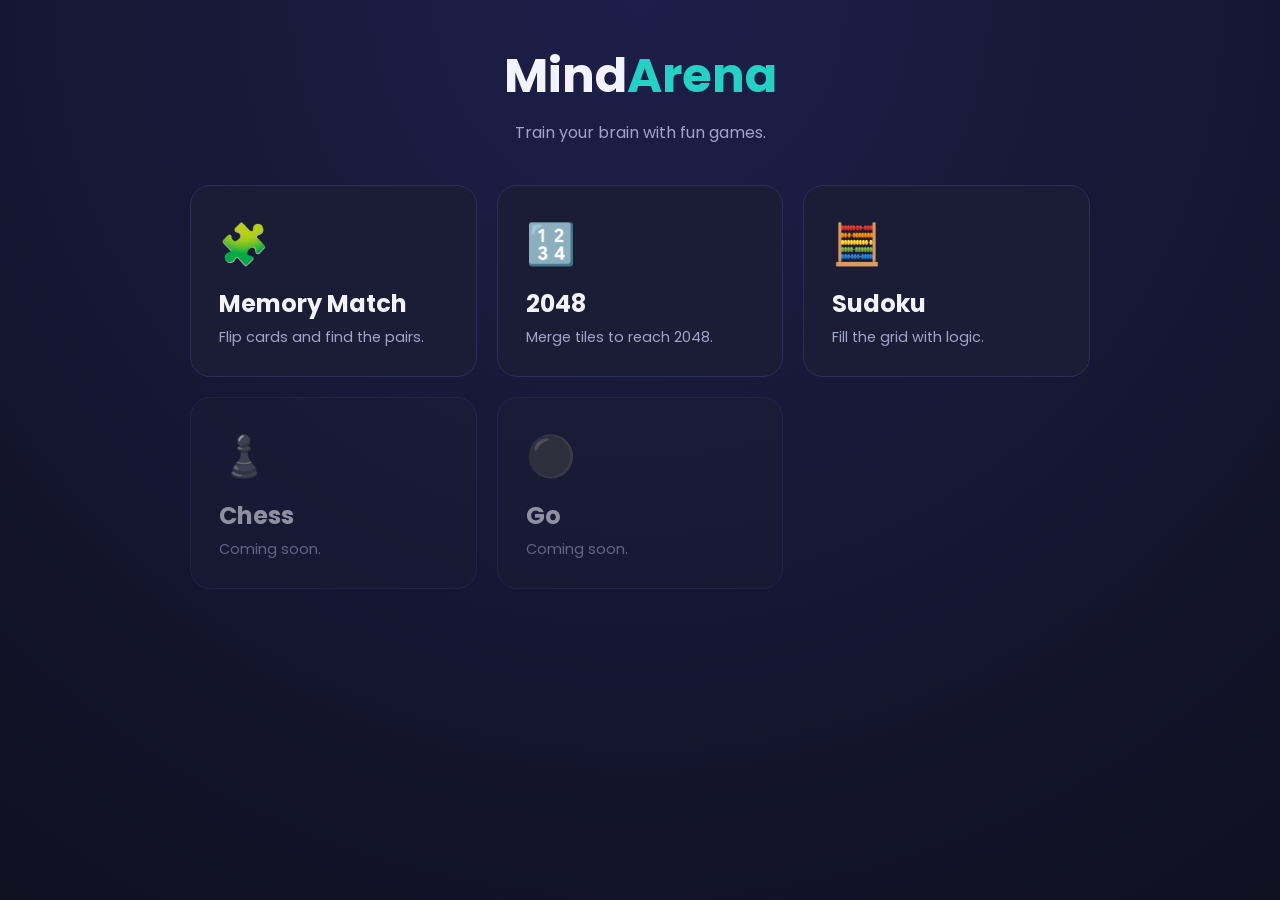
==== index.html @ f3bf8f75 "add memory match game" ====
<!DOCTYPE html>
<html lang="en">
<head>
  <meta charset="UTF-8">
  <meta name="viewport" content="width=device-width, initial-scale=1.0">
  <title>Mind Arena</title>
  <link href="https://fonts.googleapis.com/css2?family=Poppins:wght@400;600;700&display=swap" rel="stylesheet">
  <link rel="stylesheet" href="style.css">
</head>
<body>
  <header>
  <h1>Mind<span>Arena</span></h1>
  <p>Train your brain with fun games.</p>
</header>

<main class="grid">
  <a class="card" href="memory.html"><span class="icon">🧩</span><h2>Memory Match</h2><p>Flip cards and find the pairs.</p></a>
  <a class="card" href="#"><span class="icon">🔢</span><h2>2048</h2><p>Merge tiles to reach 2048.</p></a>
  <a class="card" href="#"><span class="icon">🧮</span><h2>Sudoku</h2><p>Fill the grid with logic.</p></a>
  <a class="card soon" href="#"><span class="icon">♟️</span><h2>Chess</h2><p>Coming soon.</p></a>
  <a class="card soon" href="#"><span class="icon">⚫</span><h2>Go</h2><p>Coming soon.</p></a>
</main>
  <script src="script.js"></script>
</body>
</html>
---- style.css ----
:root {
  --bg: #0f1020;
  --card: #1b1d36;
  --text: #f2f3ff;
  --muted: #a0a4c8;
  --accent: #7c5cff;
  --accent2: #22d3c5;
}

* { box-sizing: border-box; margin: 0; }

body {
  font-family: 'Poppins', sans-serif;
  background: radial-gradient(circle at top, #1d1f4a, var(--bg));
  color: var(--text);
  min-height: 100vh;
  padding: 40px 20px;
}

header { text-align: center; margin-bottom: 40px; }
h1 { font-size: 3rem; }
h1 span { color: var(--accent2); }
header p { color: var(--muted); margin-top: 8px; }

.grid {
  max-width: 900px;
  margin: auto;
  display: grid;
  grid-template-columns: repeat(auto-fit, minmax(240px, 1fr));
  gap: 20px;
}

.card {
  background: var(--card);
  border-radius: 20px;
  padding: 28px;
  text-decoration: none;
  color: inherit;
  border: 1px solid #2c2f55;
  transition: transform 0.2s, border-color 0.2s;
}
.card:hover { transform: translateY(-6px); border-color: var(--accent); }
.icon { font-size: 2.5rem; }
.card h2 { margin: 12px 0 6px; }
.card p { color: var(--muted); font-size: 0.9rem; }
.soon { opacity: 0.55; }
.back { color: var(--accent2); text-decoration: none; font-size: 0.9rem; }
.stats { margin: 12px 0 24px; }
.board { max-width: 420px; margin: auto; display: grid; grid-template-columns: repeat(4, 1fr); gap: 12px; }
.tile { aspect-ratio: 1; font-size: 2.2rem; border-radius: 16px; background: var(--card); border: 1px solid #2c2f55; color: inherit; cursor: pointer; transition: transform 0.2s, background 0.2s; }
.tile:hover { transform: scale(1.05); }
.tile.open { background: var(--accent); }
.tile.done { background: var(--accent2); cursor: default; }
.btn { display: block; margin: 24px auto 0; padding: 12px 28px; border: none; border-radius: 999px; background: var(--accent); color: white; font: inherit; font-weight: 600; cursor: pointer; }
.modal {
  display: none;
  position: fixed;
  inset: 0;
  background: rgba(10, 11, 30, 0.75);
  backdrop-filter: blur(4px);
  align-items: center;
  justify-content: center;
  z-index: 10;
}
.modal.show { display: flex; }
.modal-box {
  background: var(--card);
  border: 1px solid var(--accent);
  border-radius: 24px;
  padding: 36px 40px;
  text-align: center;
  max-width: 320px;
  animation: pop 0.3s ease;
}
.trophy { font-size: 3.5rem; }
.modal-box h2 { margin: 10px 0 6px; color: var(--accent2); }
.modal-box p { color: var(--muted); }
@keyframes pop {
  from { transform: scale(0.7); opacity: 0; }
  to { transform: scale(1); opacity: 1; }
}
.btn-ghost {
  background: transparent;
  border: 2px solid var(--accent2);
  color: var(--accent2);
  text-decoration: none;
  margin-top: 12px;
  width: fit-content;
}
.btn-ghost:hover { background: var(--accent2); color: var(--bg); }
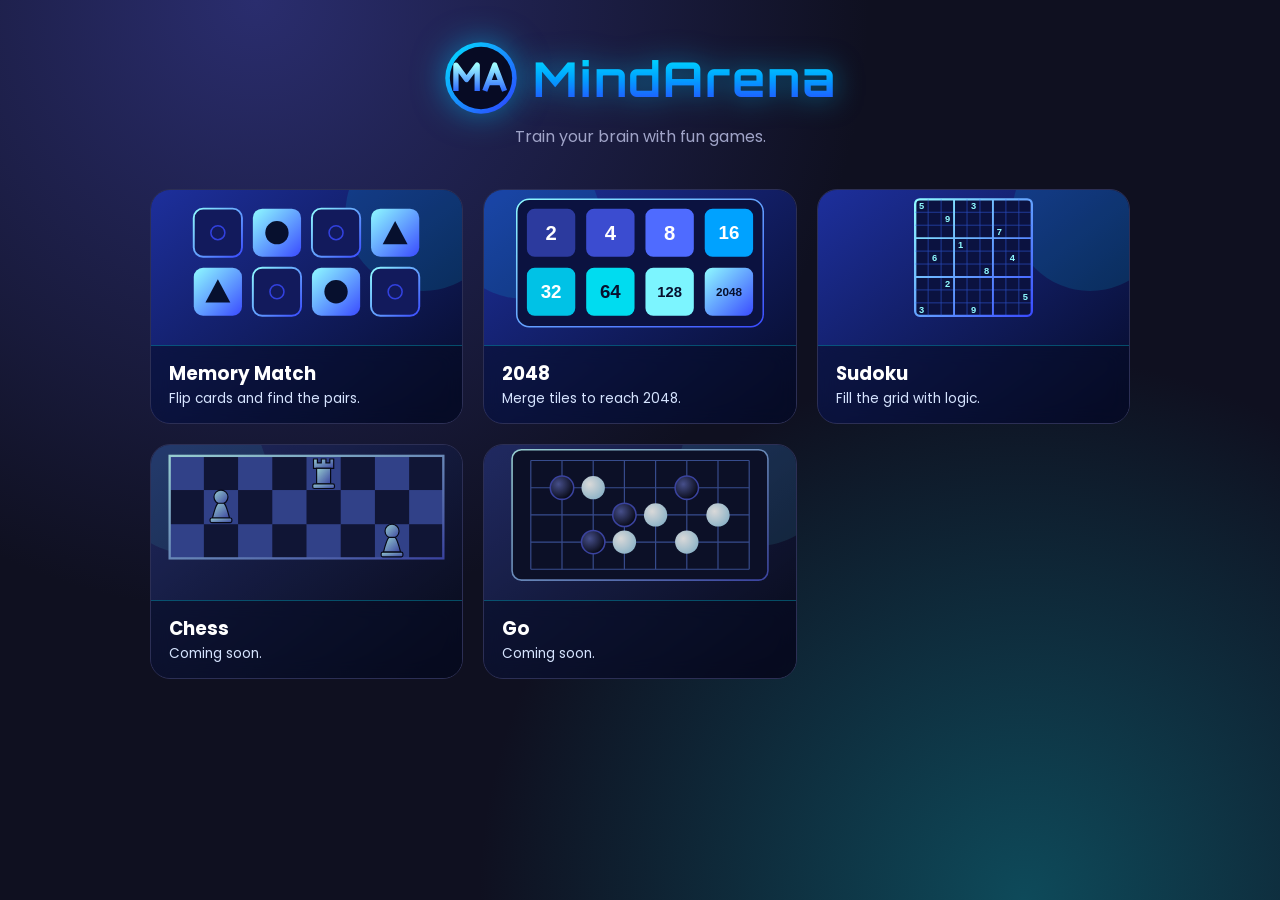
==== commit cd1d2091: "pictures added and a logo for mindarena" ====
--- a/index.html
+++ b/index.html
@@ -3,23 +3,42 @@
 <head>
   <meta charset="UTF-8">
   <meta name="viewport" content="width=device-width, initial-scale=1.0">
+  <link rel="icon" type="image/svg+xml" href="favicon.svg">
   <title>Mind Arena</title>
   <link href="https://fonts.googleapis.com/css2?family=Poppins:wght@400;600;700&display=swap" rel="stylesheet">
   <link rel="stylesheet" href="style.css">
 </head>
 <body>
-  <header>
-  <h1>Mind<span>Arena</span></h1>
+   <header>
+  <div class="brand">
+    <img class="logo" src="favicon.svg" alt="MindArena logo">
+    <h1>Mind<span>Arena</span></h1>
+  </div>
   <p>Train your brain with fun games.</p>
 </header>
 
 <main class="grid">
-  <a class="card" href="memory.html"><span class="icon">🧩</span><h2>Memory Match</h2><p>Flip cards and find the pairs.</p></a>
-  <a class="card" href="#"><span class="icon">🔢</span><h2>2048</h2><p>Merge tiles to reach 2048.</p></a>
-  <a class="card" href="#"><span class="icon">🧮</span><h2>Sudoku</h2><p>Fill the grid with logic.</p></a>
-  <a class="card soon" href="#"><span class="icon">♟️</span><h2>Chess</h2><p>Coming soon.</p></a>
-  <a class="card soon" href="#"><span class="icon">⚫</span><h2>Go</h2><p>Coming soon.</p></a>
+  <a class="card" href="memory.html">
+    <img class="thumb" src="icons/memory.svg" alt="Memory Match">
+    <div class="info"><h2>Memory Match</h2><p>Flip cards and find the pairs.</p></div>
+  </a>
+  <a class="card" href="game2048.html">
+    <img class="thumb" src="icons/2048.svg" alt="2048">
+    <div class="info"><h2>2048</h2><p>Merge tiles to reach 2048.</p></div>
+  </a>
+  <a class="card" href="sudoku.html">
+    <img class="thumb" src="icons/sudoku.svg" alt="Sudoku">
+    <div class="info"><h2>Sudoku</h2><p>Fill the grid with logic.</p></div>
+  </a>
+  <a class="card soon" href="#">
+    <img class="thumb" src="icons/chess.svg" alt="Chess">
+    <div class="info"><h2>Chess</h2><p>Coming soon.</p></div>
+  </a>
+  <a class="card soon" href="#">
+    <img class="thumb" src="icons/go.svg" alt="Go">
+    <div class="info"><h2>Go</h2><p>Coming soon.</p></div>
+  </a>
 </main>
   <script src="script.js"></script>
 </body>
-</html>+</html> 
--- a/style.css
+++ b/style.css
@@ -1,3 +1,4 @@
+@import url('https://fonts.googleapis.com/css2?family=Orbitron:wght@700;900&display=swap');
 :root {
   --bg: #0f1020;
   --card: #1b1d36;
@@ -87,4 +88,164 @@
   margin-top: 12px;
   width: fit-content;
 }
-.btn-ghost:hover { background: var(--accent2); color: var(--bg); }+.btn-ghost:hover { background: var(--accent2); color: var(--bg); }
+.board2048 { max-width: 380px; margin: auto; display: grid; grid-template-columns: repeat(4, 1fr); gap: 10px; background: #14162d; padding: 10px; border-radius: 16px; touch-action: none; }
+.cell { aspect-ratio: 1; border-radius: 12px; display: flex; align-items: center; justify-content: center; font-weight: 700; font-size: 1.6rem; background: var(--card); transition: background 0.15s; }
+.v2 { background: #3b3f73; } .v4 { background: #4b50a0; } .v8 { background: #6a4cff; }
+.v16 { background: #7c5cff; } .v32 { background: #a855f7; } .v64 { background: #d946ef; }
+.v128, .v256, .v512, .v1024, .v2048 { background: var(--accent2); color: var(--bg); }
+.sudoku { max-width: 400px; margin: auto; display: grid; grid-template-columns: repeat(9, 1fr); border: 3px solid var(--accent); border-radius: 8px; overflow: hidden; background: var(--card); }
+.sc { aspect-ratio: 1; display: flex; align-items: center; justify-content: center; font-size: 1.2rem; border: 1px solid #2c2f55; cursor: pointer; user-select: none; }
+.sc.given { font-weight: 700; background: #23264a; }
+.sc:not(.given) { color: var(--accent2); }
+.sc.bR { border-right: 2px solid var(--accent); }
+.sc.bB { border-bottom: 2px solid var(--accent); }
+.sc.same { background: #3b3f73; }
+.sc.sel { background: var(--accent); color: white; }
+.sc.bad { color: #ff6b6b !important; }
+.pad { max-width: 400px; margin: 20px auto 0; display: grid; grid-template-columns: repeat(5, 1fr); gap: 8px; }
+.pad button { padding: 12px 0; border-radius: 10px; background: var(--card); color: var(--text); border: 1px solid #2c2f55; font: inherit; font-size: 1.1rem; cursor: pointer; }
+.pad button:hover { background: var(--accent); }
+
+h1 {
+  font-family: 'Orbitron', sans-serif;
+  font-size: clamp(2rem, 8vw, 3rem);
+  letter-spacing: 2px;
+  text-shadow: 0 0 24px rgba(34, 211, 197, 0.45);
+}
+
+.logo {
+  width: 72px;
+  margin-bottom: 10px;
+  filter: drop-shadow(0 0 18px rgba(124, 92, 255, 0.7));
+  animation: float 3s ease-in-out infinite;
+}
+@keyframes float {
+  0%, 100% { transform: translateY(0); }
+  50% { transform: translateY(-8px); }
+}
+
+body {
+  background:
+    radial-gradient(circle at 20% 0%, #2a2d6e 0%, transparent 45%),
+    radial-gradient(circle at 80% 100%, #0e4a5a 0%, transparent 40%),
+    var(--bg);
+  background-attachment: fixed;
+}
+
+.card {
+  background: rgba(27, 29, 54, 0.65);
+  backdrop-filter: blur(8px);
+  animation: fadeUp 0.5s ease both;
+}
+.card:nth-child(2) { animation-delay: 0.08s; }
+.card:nth-child(3) { animation-delay: 0.16s; }
+.card:nth-child(4) { animation-delay: 0.24s; }
+.card:nth-child(5) { animation-delay: 0.32s; }
+.card:hover { box-shadow: 0 12px 32px rgba(124, 92, 255, 0.35); }
+@keyframes fadeUp {
+  from { opacity: 0; transform: translateY(20px); }
+  to { opacity: 1; transform: translateY(0); }
+}
+
+.icon {
+  display: inline-flex;
+  width: 64px;
+  height: 64px;
+  align-items: center;
+  justify-content: center;
+  border-radius: 18px;
+  background: linear-gradient(135deg, rgba(124, 92, 255, 0.35), rgba(34, 211, 197, 0.25));
+}
+
+.btn:not(.btn-ghost) {
+  background: linear-gradient(135deg, var(--accent), var(--accent2));
+  transition: transform 0.2s, box-shadow 0.2s;
+}
+.btn:not(.btn-ghost):hover {
+  transform: translateY(-2px);
+  box-shadow: 0 8px 20px rgba(124, 92, 255, 0.4);
+}
+h1 {
+  font-family: 'Orbitron', sans-serif;
+  font-size: clamp(2rem, 8vw, 3rem);
+  letter-spacing: 2px;
+  text-shadow: none;
+  background: linear-gradient(to top, #0ea5b7 0%, #5ef2e2 55%, #e6fffb 100%);
+  -webkit-background-clip: text;
+  background-clip: text;
+  color: transparent;
+  filter: drop-shadow(0 0 14px rgba(34, 211, 197, 0.55));
+}
+h1 span { color: transparent; }
+
+.brand {
+  display: flex;
+  align-items: center;
+  justify-content: center;
+  gap: 14px;
+  flex-wrap: wrap;
+}
+.logo {
+  width: 64px;
+  height: 64px;
+  margin: 0;
+  animation: none;
+  filter: drop-shadow(0 0 14px rgba(34, 211, 197, 0.5));
+}
+h1 {
+  background: linear-gradient(to top, #2f3cff 0%, #00a2ff 50%, #00f0ff 100%);
+  -webkit-background-clip: text;
+  background-clip: text;
+  color: transparent;
+  filter: drop-shadow(0 0 14px rgba(0, 200, 255, 0.5));
+}
+
+.logo {
+  width: 76px;
+  height: 76px;
+  filter: drop-shadow(0 0 16px rgba(0, 200, 255, 0.5));
+}
+
+.icon {
+  background: rgba(7, 11, 36, 0.7);
+  border: 1px solid rgba(0, 229, 255, 0.35);
+}
+.icon img { width: 40px; height: 40px; }
+.grid { max-width: 980px; }
+
+.card {
+  position: relative;
+  display: block;
+  overflow: hidden;
+  padding: 0;
+  aspect-ratio: 4 / 3;
+  backdrop-filter: none;
+}
+.thumb {
+  position: absolute;
+  inset: 0;
+  width: 100%;
+  height: 100%;
+  object-fit: cover;
+  display: block;
+  transition: transform 0.4s;
+}
+.card:hover .thumb { transform: scale(1.06); }
+
+.info {
+  position: absolute;
+  left: 0;
+  right: 0;
+  bottom: 0;
+  padding: 14px 18px;
+  background: rgba(7, 11, 36, 0.55);
+  backdrop-filter: blur(10px);
+  -webkit-backdrop-filter: blur(10px);
+  border-top: 1px solid rgba(0, 229, 255, 0.3);
+}
+.info h2 { margin: 0 0 2px; font-size: 1.15rem; color: #fff; }
+.info p { margin: 0; font-size: 0.85rem; color: #d6e4ff; }
+
+.card.soon { opacity: 1; }
+.card.soon .thumb { filter: saturate(0.6) brightness(0.85); }
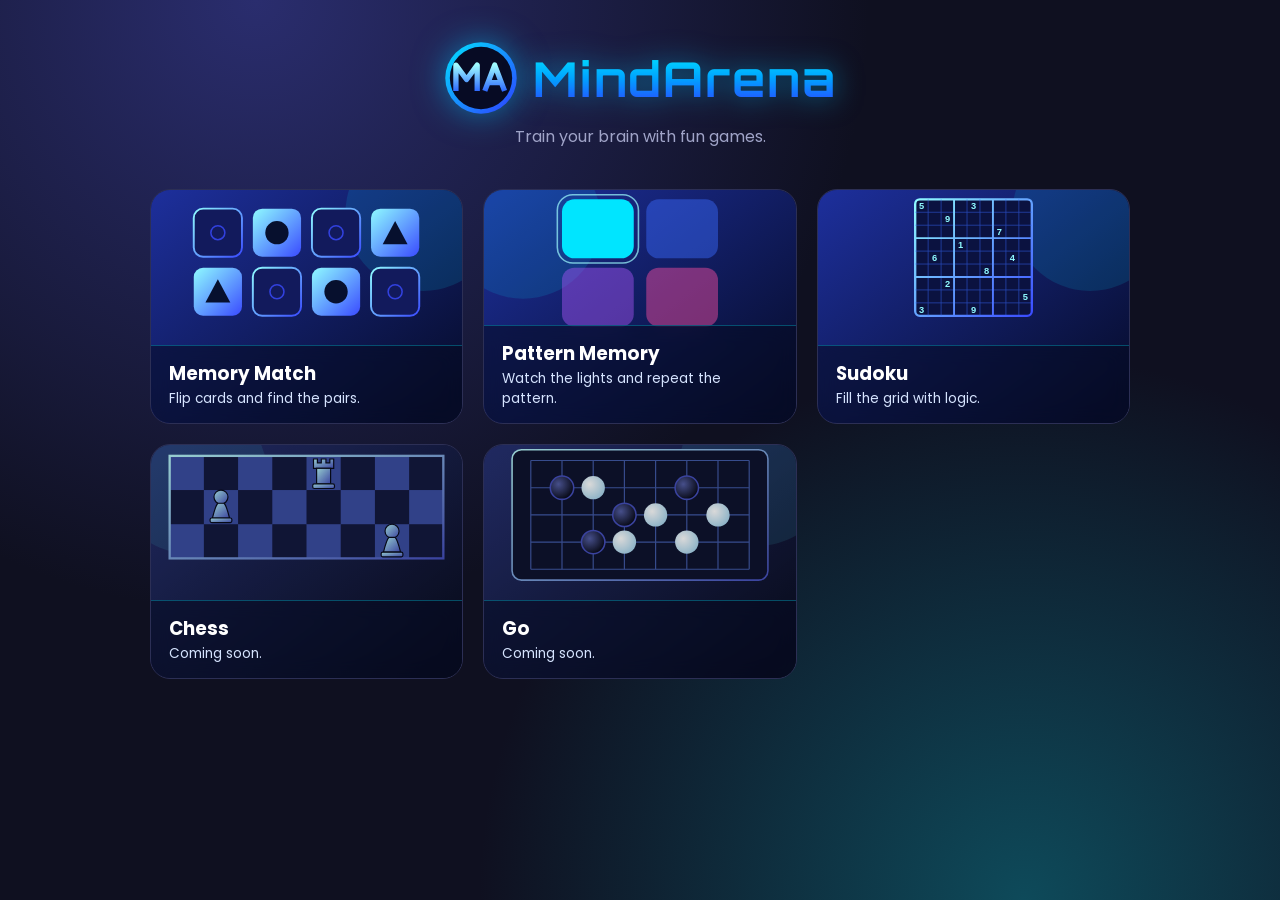
==== commit a78eef13: "replace 2048 with pattern game" ====
--- a/index.html
+++ b/index.html
@@ -22,10 +22,10 @@
     <img class="thumb" src="icons/memory.svg" alt="Memory Match">
     <div class="info"><h2>Memory Match</h2><p>Flip cards and find the pairs.</p></div>
   </a>
-  <a class="card" href="game2048.html">
-    <img class="thumb" src="icons/2048.svg" alt="2048">
-    <div class="info"><h2>2048</h2><p>Merge tiles to reach 2048.</p></div>
-  </a>
+  <a class="card" href="pattern.html">
+  <img class="thumb" src="icons/pattern.svg" alt="Pattern Memory">
+  <div class="info"><h2>Pattern Memory</h2><p>Watch the lights and repeat the pattern.</p></div>
+</a>
   <a class="card" href="sudoku.html">
     <img class="thumb" src="icons/sudoku.svg" alt="Sudoku">
     <div class="info"><h2>Sudoku</h2><p>Fill the grid with logic.</p></div>
--- a/style.css
+++ b/style.css
@@ -248,4 +248,13 @@
 .info p { margin: 0; font-size: 0.85rem; color: #d6e4ff; }
 
 .card.soon { opacity: 1; }
-.card.soon .thumb { filter: saturate(0.6) brightness(0.85); }+.card.soon .thumb { filter: saturate(0.6) brightness(0.85); }
+#msg { color: var(--muted); margin-top: 6px; min-height: 1.5em; }
+.pattern { max-width: 340px; margin: 20px auto; display: grid; grid-template-columns: 1fr 1fr; gap: 14px; }
+.pad-btn { aspect-ratio: 1; border: none; border-radius: 22px; cursor: pointer; opacity: 0.35; transition: opacity 0.15s, transform 0.15s, box-shadow 0.15s; }
+.pad-btn:nth-child(1) { background: #00e5ff; }
+.pad-btn:nth-child(2) { background: #3a6bff; }
+.pad-btn:nth-child(3) { background: #a855f7; }
+.pad-btn:nth-child(4) { background: #ff4fa3; }
+.pad-btn:hover { opacity: 0.6; }
+.pad-btn.lit { opacity: 1; transform: scale(1.04); box-shadow: 0 0 40px 6px rgba(255, 255, 255, 0.5); }
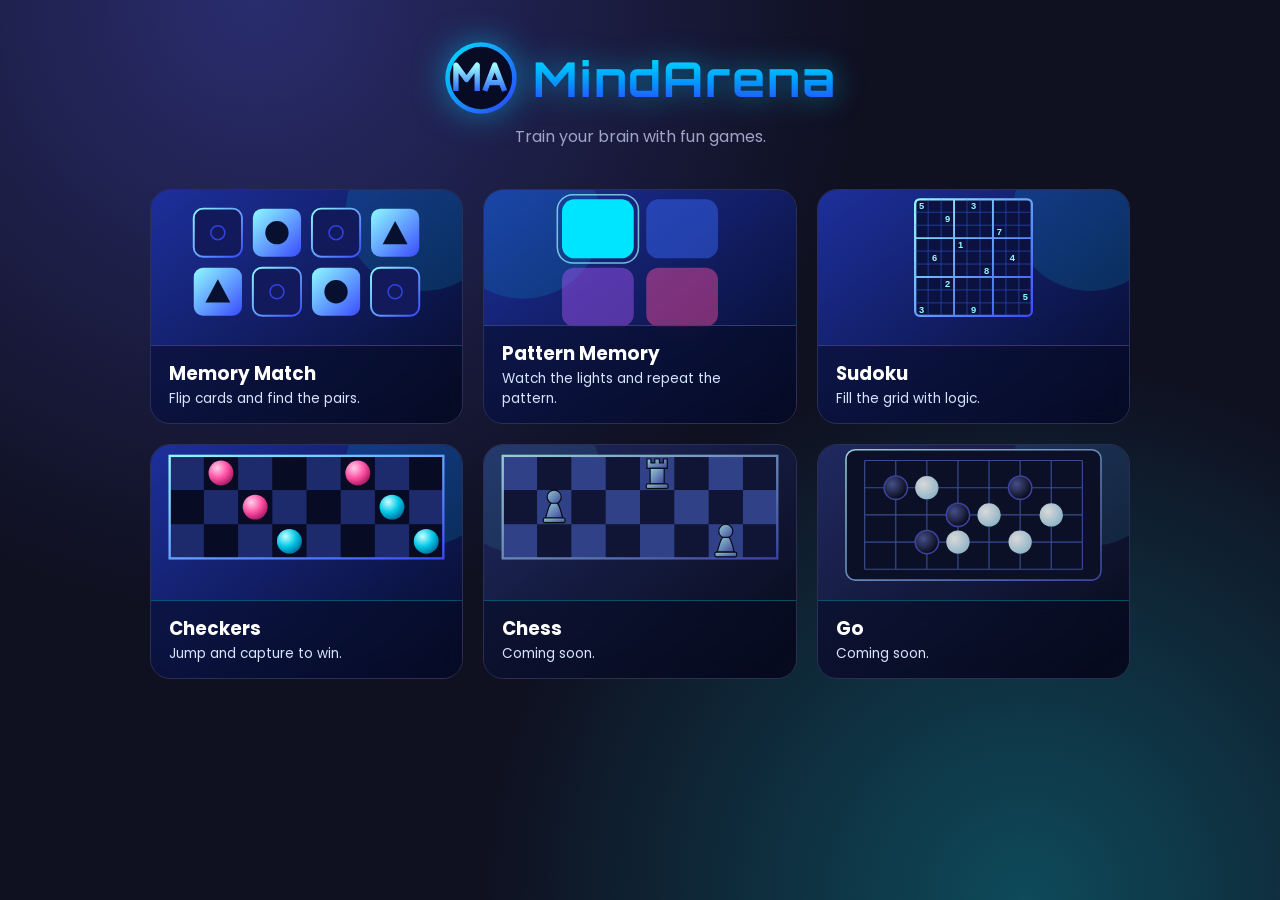
==== commit 962e1d83: "checkers added" ====
--- a/index.html
+++ b/index.html
@@ -30,6 +30,10 @@
     <img class="thumb" src="icons/sudoku.svg" alt="Sudoku">
     <div class="info"><h2>Sudoku</h2><p>Fill the grid with logic.</p></div>
   </a>
+  <a class="card" href="checkers.html">
+  <img class="thumb" src="icons/checkers.svg" alt="Checkers">
+  <div class="info"><h2>Checkers</h2><p>Jump and capture to win.</p></div>
+</a>
   <a class="card soon" href="#">
     <img class="thumb" src="icons/chess.svg" alt="Chess">
     <div class="info"><h2>Chess</h2><p>Coming soon.</p></div>
--- a/style.css
+++ b/style.css
@@ -257,4 +257,17 @@
 .pad-btn:nth-child(3) { background: #a855f7; }
 .pad-btn:nth-child(4) { background: #ff4fa3; }
 .pad-btn:hover { opacity: 0.6; }
-.pad-btn.lit { opacity: 1; transform: scale(1.04); box-shadow: 0 0 40px 6px rgba(255, 255, 255, 0.5); }+.pad-btn.lit { opacity: 1; transform: scale(1.04); box-shadow: 0 0 40px 6px rgba(255, 255, 255, 0.5); }
+.turn-a { color: #00e5ff; }
+.turn-b { color: #ff4fa3; }
+
+.checkers { max-width: 440px; margin: 20px auto; display: grid; grid-template-columns: repeat(8, 1fr); border: 3px solid var(--accent); border-radius: 10px; overflow: hidden; }
+.sq { aspect-ratio: 1; display: flex; align-items: center; justify-content: center; }
+.sq.light { background: #1d2a6b; }
+.sq.dark { background: #070b24; }
+.sq.dest { cursor: pointer; }
+.sq.dest::after { content: ''; width: 28%; height: 28%; border-radius: 50%; background: rgba(0, 229, 255, 0.75); box-shadow: 0 0 12px #00e5ff; }
+.piece { width: 78%; height: 78%; border-radius: 50%; display: flex; align-items: center; justify-content: center; font-size: 1.3rem; color: #07102e; cursor: pointer; box-shadow: inset 0 -4px 8px rgba(0, 0, 0, 0.35), 0 4px 10px rgba(0, 0, 0, 0.5); transition: transform 0.15s; }
+.piece.pa { background: radial-gradient(circle at 35% 30%, #c9ffff, #00c8e6 60%, #0079a8); }
+.piece.pb { background: radial-gradient(circle at 35% 30%, #ffd0ea, #ff4fa3 60%, #b0206b); }
+.piece.sel { transform: scale(1.1); outline: 3px solid #fff; }
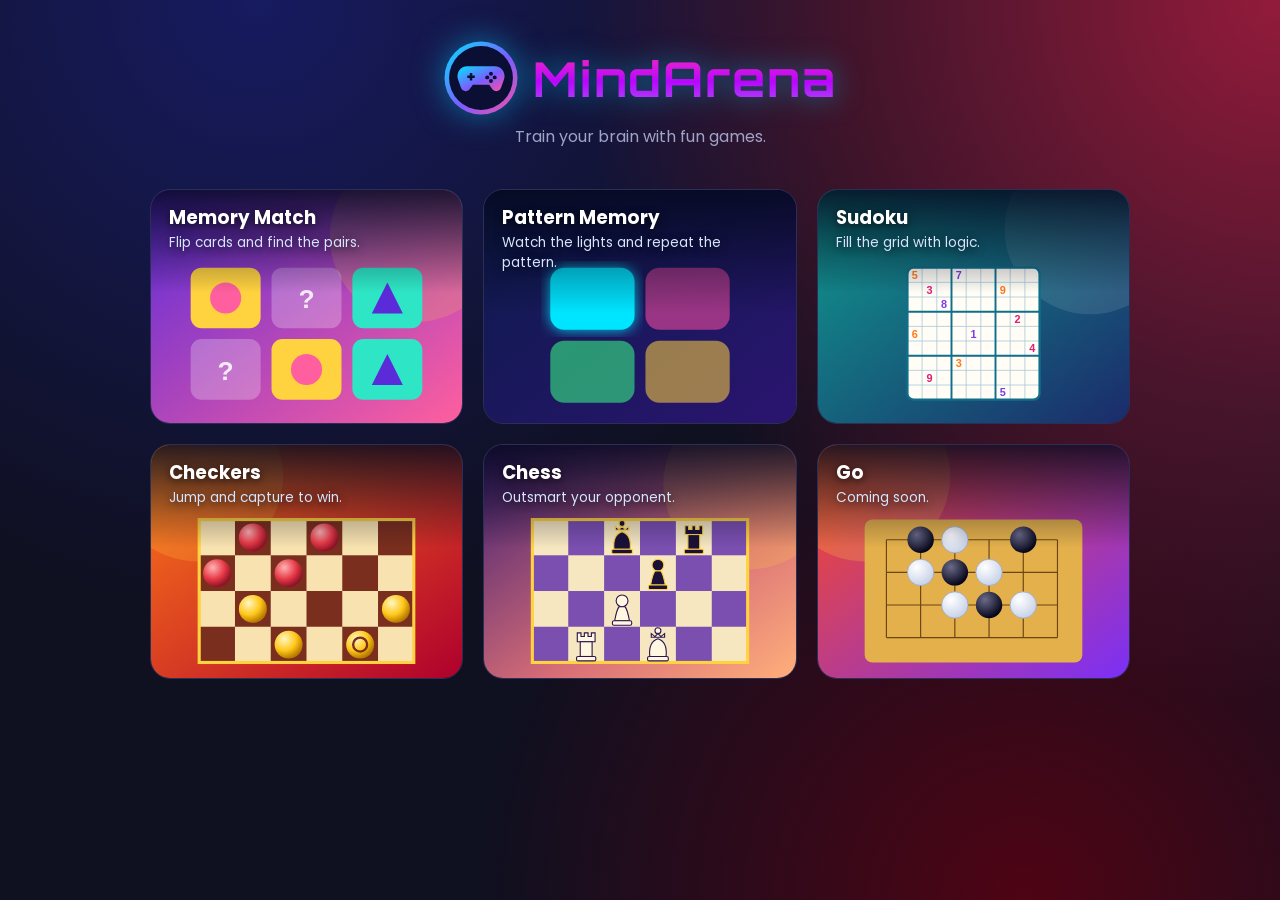
==== commit 8e0dfa9c: "added chess" ====
--- a/index.html
+++ b/index.html
@@ -33,11 +33,10 @@
   <a class="card" href="checkers.html">
   <img class="thumb" src="icons/checkers.svg" alt="Checkers">
   <div class="info"><h2>Checkers</h2><p>Jump and capture to win.</p></div>
+<a class="card" href="chess.html">
+  <img class="thumb" src="icons/chess.svg" alt="Chess">
+  <div class="info"><h2>Chess</h2><p>Outsmart your opponent.</p></div>
 </a>
-  <a class="card soon" href="#">
-    <img class="thumb" src="icons/chess.svg" alt="Chess">
-    <div class="info"><h2>Chess</h2><p>Coming soon.</p></div>
-  </a>
   <a class="card soon" href="#">
     <img class="thumb" src="icons/go.svg" alt="Go">
     <div class="info"><h2>Go</h2><p>Coming soon.</p></div>
--- a/style.css
+++ b/style.css
@@ -127,8 +127,9 @@
 
 body {
   background:
-    radial-gradient(circle at 20% 0%, #2a2d6e 0%, transparent 45%),
-    radial-gradient(circle at 80% 100%, #0e4a5a 0%, transparent 40%),
+    radial-gradient(circle at 100% 0%, #931b3b 0%, transparent 45%),
+    radial-gradient(circle at 20% 0%, #171b60 0%, transparent 45%),
+    radial-gradient(circle at 80% 100%, #4e0414 0%, transparent 40%),
     var(--bg);
   background-attachment: fixed;
 }
@@ -194,7 +195,7 @@
   filter: drop-shadow(0 0 14px rgba(34, 211, 197, 0.5));
 }
 h1 {
-  background: linear-gradient(to top, #2f3cff 0%, #00a2ff 50%, #00f0ff 100%);
+  background: linear-gradient(to top, #a855f7 0%, #b806fe 45%, #ff2fb6 100%);
   -webkit-background-clip: text;
   background-clip: text;
   color: transparent;
@@ -270,4 +271,57 @@
 .piece { width: 78%; height: 78%; border-radius: 50%; display: flex; align-items: center; justify-content: center; font-size: 1.3rem; color: #07102e; cursor: pointer; box-shadow: inset 0 -4px 8px rgba(0, 0, 0, 0.35), 0 4px 10px rgba(0, 0, 0, 0.5); transition: transform 0.15s; }
 .piece.pa { background: radial-gradient(circle at 35% 30%, #c9ffff, #00c8e6 60%, #0079a8); }
 .piece.pb { background: radial-gradient(circle at 35% 30%, #ffd0ea, #ff4fa3 60%, #b0206b); }
-.piece.sel { transform: scale(1.1); outline: 3px solid #fff; }+.piece.sel { transform: scale(1.1); outline: 3px solid #fff; }
+.info {
+  top: 0;
+  bottom: auto;
+  padding: 14px 18px 40px;
+  background: linear-gradient(to bottom, rgba(5, 8, 30, 0.85), rgba(5, 8, 30, 0));
+  backdrop-filter: none;
+  -webkit-backdrop-filter: none;
+  border-top: none;
+}
+.info h2,
+.info p { text-shadow: 0 2px 8px rgba(0, 0, 0, 0.7); }
+
+.card.soon .thumb { filter: none; }
+.rules-btn {
+  position: fixed;
+  top: 16px;
+  right: 16px;
+  z-index: 5;
+  padding: 10px 18px;
+  border-radius: 999px;
+  border: 1px solid var(--accent2);
+  background: rgba(7, 11, 36, 0.7);
+  backdrop-filter: blur(6px);
+  color: var(--accent2);
+  font: inherit;
+  font-weight: 600;
+  cursor: pointer;
+  transition: background 0.2s, color 0.2s;
+}
+.rules-btn:hover { background: var(--accent2); color: var(--bg); }
+
+.rules-box { text-align: left; max-width: 380px; max-height: 80vh; overflow-y: auto; }
+.rules-box h2 { text-align: center; margin-bottom: 12px; }
+.rules-box ol { padding-left: 20px; line-height: 1.6; }
+.rules-box li { margin-bottom: 8px; font-size: 0.95rem; color: var(--text); }
+.chessboard { max-width: 480px; margin: 16px auto; display: grid; grid-template-columns: repeat(8, 1fr); border: 3px solid var(--accent); border-radius: 10px; overflow: hidden; box-shadow: 0 10px 30px rgba(0, 0, 0, 0.4); }
+.csq { aspect-ratio: 1; display: flex; align-items: center; justify-content: center; position: relative; cursor: pointer; user-select: none; }
+.csq.light { background: #f2f2f2; }
+.csq.dark { background: #2b2b2b; }
+.csq.last { box-shadow: inset 0 0 0 100px rgba(255, 210, 63, 0.35); }
+.csq.sel { box-shadow: inset 0 0 0 100px rgba(0, 229, 255, 0.45); }
+.csq.check { box-shadow: inset 0 0 0 100px rgba(255, 60, 60, 0.6); }
+.csq.dest::after { content: ''; position: absolute; width: 30%; height: 30%; border-radius: 50%; background: rgba(0, 229, 255, 0.85); box-shadow: 0 0 10px #00e5ff; }
+.csq.dest.cap::after { width: 86%; height: 86%; background: transparent; border: 4px solid rgba(255, 79, 163, 0.95); box-shadow: none; }
+.cp { position: relative; z-index: 1; line-height: 1; font-size: clamp(1.7rem, 8.5vw, 3rem); }
+.cp.w { color: #fff7e0; text-shadow: 0 0 2px #2a1550, 0 0 2px #2a1550, 0 2px 4px rgba(0, 0, 0, 0.5); }
+.cp.b { color: #1a1038; text-shadow: 0 0 2px #ffd23f, 0 0 1px #ffd23f; }
+.chess-actions { display: flex; justify-content: center; gap: 12px; margin-top: 20px; }
+.chess-actions .btn { margin: 0; }
+.cp { width: 86%; height: 86%; display: flex; }
+.pc { width: 100%; height: 100%; stroke-width: 1.5; stroke-linejoin: round; overflow: visible; }
+.pc.w { fill: #ffffff; stroke: #222222; color: #222222; }
+.pc.b { fill: #1a1a1a; stroke: #f2f2f2; color: #f2f2f2; }
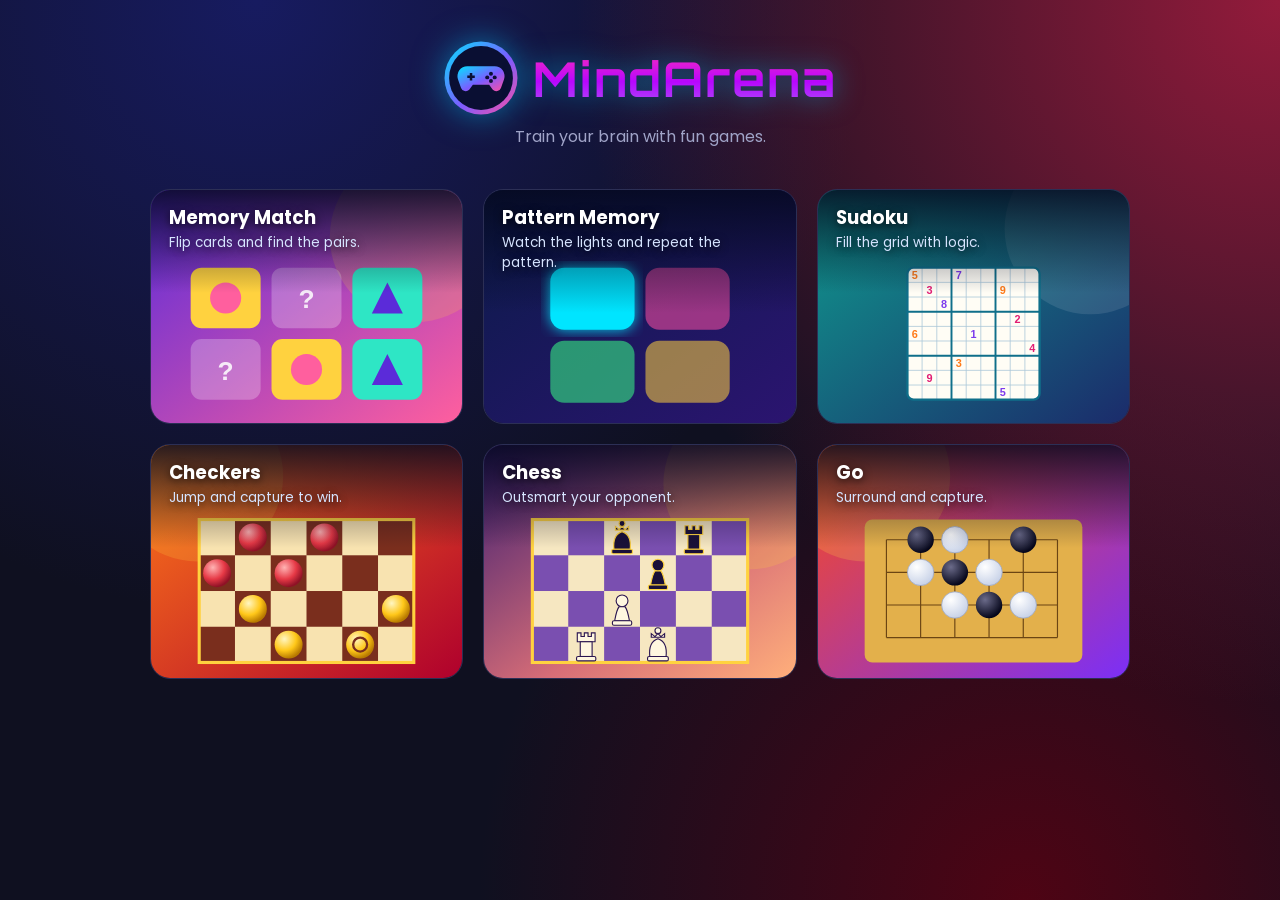
==== commit 86aeacd2: "go added" ====
--- a/index.html
+++ b/index.html
@@ -36,11 +36,10 @@
 <a class="card" href="chess.html">
   <img class="thumb" src="icons/chess.svg" alt="Chess">
   <div class="info"><h2>Chess</h2><p>Outsmart your opponent.</p></div>
+<a class="card" href="go.html">
+  <img class="thumb" src="icons/go.svg" alt="Go">
+  <div class="info"><h2>Go</h2><p>Surround and capture.</p></div>
 </a>
-  <a class="card soon" href="#">
-    <img class="thumb" src="icons/go.svg" alt="Go">
-    <div class="info"><h2>Go</h2><p>Coming soon.</p></div>
-  </a>
 </main>
   <script src="script.js"></script>
 </body>
--- a/style.css
+++ b/style.css
@@ -324,4 +324,19 @@
 .cp { width: 86%; height: 86%; display: flex; }
 .pc { width: 100%; height: 100%; stroke-width: 1.5; stroke-linejoin: round; overflow: visible; }
 .pc.w { fill: #ffffff; stroke: #222222; color: #222222; }
-.pc.b { fill: #1a1a1a; stroke: #f2f2f2; color: #f2f2f2; }+.pc.b { fill: #1a1a1a; stroke: #f2f2f2; color: #f2f2f2; }
+#captures { color: var(--muted); font-size: 0.9rem; margin-top: 4px; }
+
+.goboard { max-width: 440px; margin: 16px auto; padding: 10px; display: grid; grid-template-columns: repeat(9, 1fr); background: #e3b04b; border: 3px solid #6b4513; border-radius: 10px; box-shadow: 0 10px 30px rgba(0, 0, 0, 0.4); }
+.pt { aspect-ratio: 1; position: relative; cursor: pointer; }
+.pt::before { content: ''; position: absolute; left: 0; right: 0; top: 50%; height: 2px; background: #6b4513; transform: translateY(-50%); }
+.pt::after { content: ''; position: absolute; top: 0; bottom: 0; left: 50%; width: 2px; background: #6b4513; transform: translateX(-50%); }
+.pt.t::after { top: 50%; }
+.pt.b::after { bottom: 50%; }
+.pt.l::before { left: 50%; }
+.pt.r::before { right: 50%; }
+.hoshi { position: absolute; left: 50%; top: 50%; width: 22%; height: 22%; transform: translate(-50%, -50%); border-radius: 50%; background: #6b4513; z-index: 1; }
+.stone { position: absolute; inset: 7%; border-radius: 50%; z-index: 2; box-shadow: 0 3px 6px rgba(0, 0, 0, 0.45); }
+.stone.s1 { background: radial-gradient(circle at 35% 30%, #6b6b8a, #05061a); }
+.stone.s2 { background: radial-gradient(circle at 35% 30%, #ffffff, #c9d3e8); }
+.stone.last::after { content: ''; position: absolute; inset: 36%; border-radius: 50%; background: #ff4fa3; }
